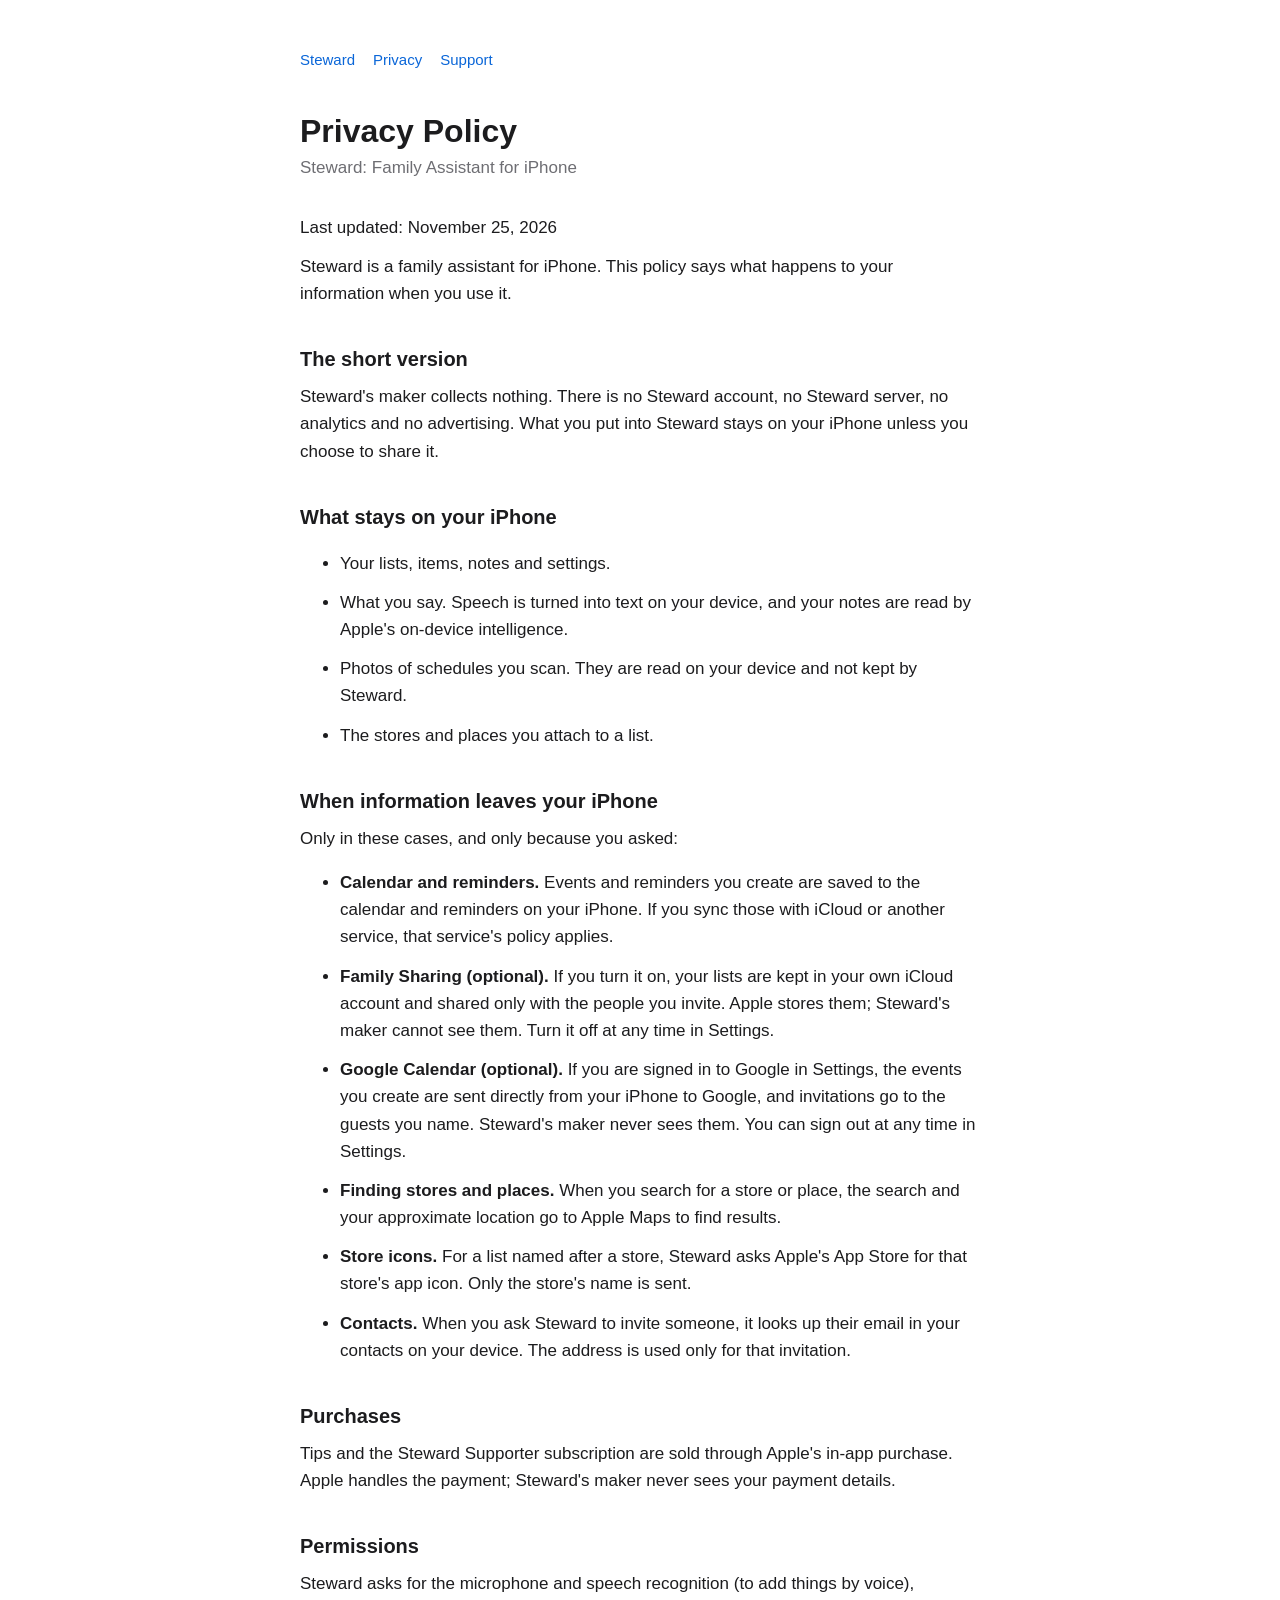
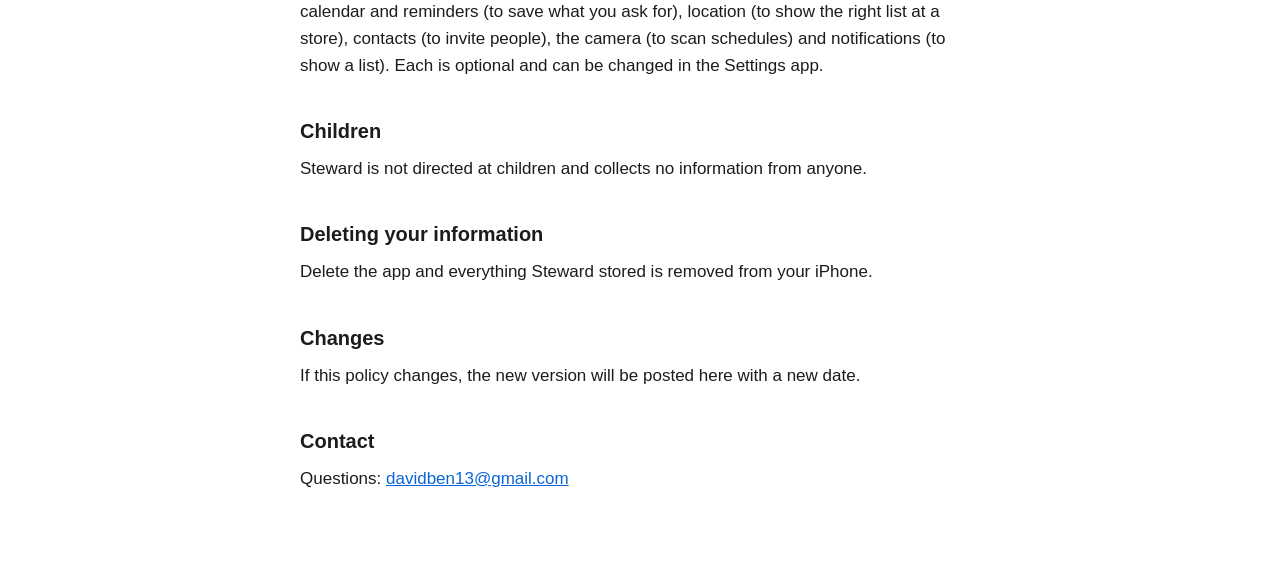
==== privacy.html @ b30ed945 "Steward: privacy policy and support pages" ====
<!DOCTYPE html><html lang="en"><head><meta charset="utf-8"><meta name="viewport" content="width=device-width, initial-scale=1"><link rel="stylesheet" href="style.css"><title>Steward Privacy Policy</title></head><body>
<nav><a href="./">Steward</a><a href="privacy.html">Privacy</a><a href="support.html">Support</a></nav>
<h1>Privacy Policy</h1>
<p class="sub">Steward: Family Assistant for iPhone</p>
<p>Last updated: November 25, 2026</p>
<p>Steward is a family assistant for iPhone. This policy says what happens to your information when you use it.</p>
<h2>The short version</h2>
<p>Steward's maker collects nothing. There is no Steward account, no Steward server, no analytics and no advertising. What you put into Steward stays on your iPhone unless you choose to share it.</p>
<h2>What stays on your iPhone</h2>
<ul>
<li>Your lists, items, notes and settings.</li>
<li>What you say. Speech is turned into text on your device, and your notes are read by Apple's on-device intelligence.</li>
<li>Photos of schedules you scan. They are read on your device and not kept by Steward.</li>
<li>The stores and places you attach to a list.</li>
</ul>
<h2>When information leaves your iPhone</h2>
<p>Only in these cases, and only because you asked:</p>
<ul>
<li><strong>Calendar and reminders.</strong> Events and reminders you create are saved to the calendar and reminders on your iPhone. If you sync those with iCloud or another service, that service's policy applies.</li>
<li><strong>Family Sharing (optional).</strong> If you turn it on, your lists are kept in your own iCloud account and shared only with the people you invite. Apple stores them; Steward's maker cannot see them. Turn it off at any time in Settings.</li>
<li><strong>Google Calendar (optional).</strong> If you are signed in to Google in Settings, the events you create are sent directly from your iPhone to Google, and invitations go to the guests you name. Steward's maker never sees them. You can sign out at any time in Settings.</li>
<li><strong>Finding stores and places.</strong> When you search for a store or place, the search and your approximate location go to Apple Maps to find results.</li>
<li><strong>Store icons.</strong> For a list named after a store, Steward asks Apple's App Store for that store's app icon. Only the store's name is sent.</li>
<li><strong>Contacts.</strong> When you ask Steward to invite someone, it looks up their email in your contacts on your device. The address is used only for that invitation.</li>
</ul>
<h2>Purchases</h2>
<p>Tips and the Steward Supporter subscription are sold through Apple's in-app purchase. Apple handles the payment; Steward's maker never sees your payment details.</p>
<h2>Permissions</h2>
<p>Steward asks for the microphone and speech recognition (to add things by voice), calendar and reminders (to save what you ask for), location (to show the right list at a store), contacts (to invite people), the camera (to scan schedules) and notifications (to show a list). Each is optional and can be changed in the Settings app.</p>
<h2>Children</h2>
<p>Steward is not directed at children and collects no information from anyone.</p>
<h2>Deleting your information</h2>
<p>Delete the app and everything Steward stored is removed from your iPhone.</p>
<h2>Changes</h2>
<p>If this policy changes, the new version will be posted here with a new date.</p>
<h2>Contact</h2>
<p>Questions: <a href="mailto:davidben13@gmail.com?subject=Steward%20privacy">davidben13@gmail.com</a></p>
</body></html>
---- style.css ----
:root { color-scheme: light dark; }
body { font: 17px/1.6 -apple-system, BlinkMacSystemFont, "Segoe UI", Roboto, sans-serif; max-width: 680px; margin: 0 auto; padding: 48px 22px 80px; color: #1c1c1e; background: #fff; }
h1 { font-size: 32px; line-height: 1.2; margin: 0 0 4px; }
h2 { font-size: 20px; margin: 36px 0 8px; }
p, li { margin: 0 0 12px; }
.sub { color: #6e6e73; margin-bottom: 32px; }
a { color: #0a66d8; }
nav { margin-bottom: 40px; font-size: 15px; }
nav a { margin-right: 18px; text-decoration: none; }
@media (prefers-color-scheme: dark) { body { background: #000; color: #f2f2f7; } .sub { color: #98989f; } a { color: #4da3ff; } }
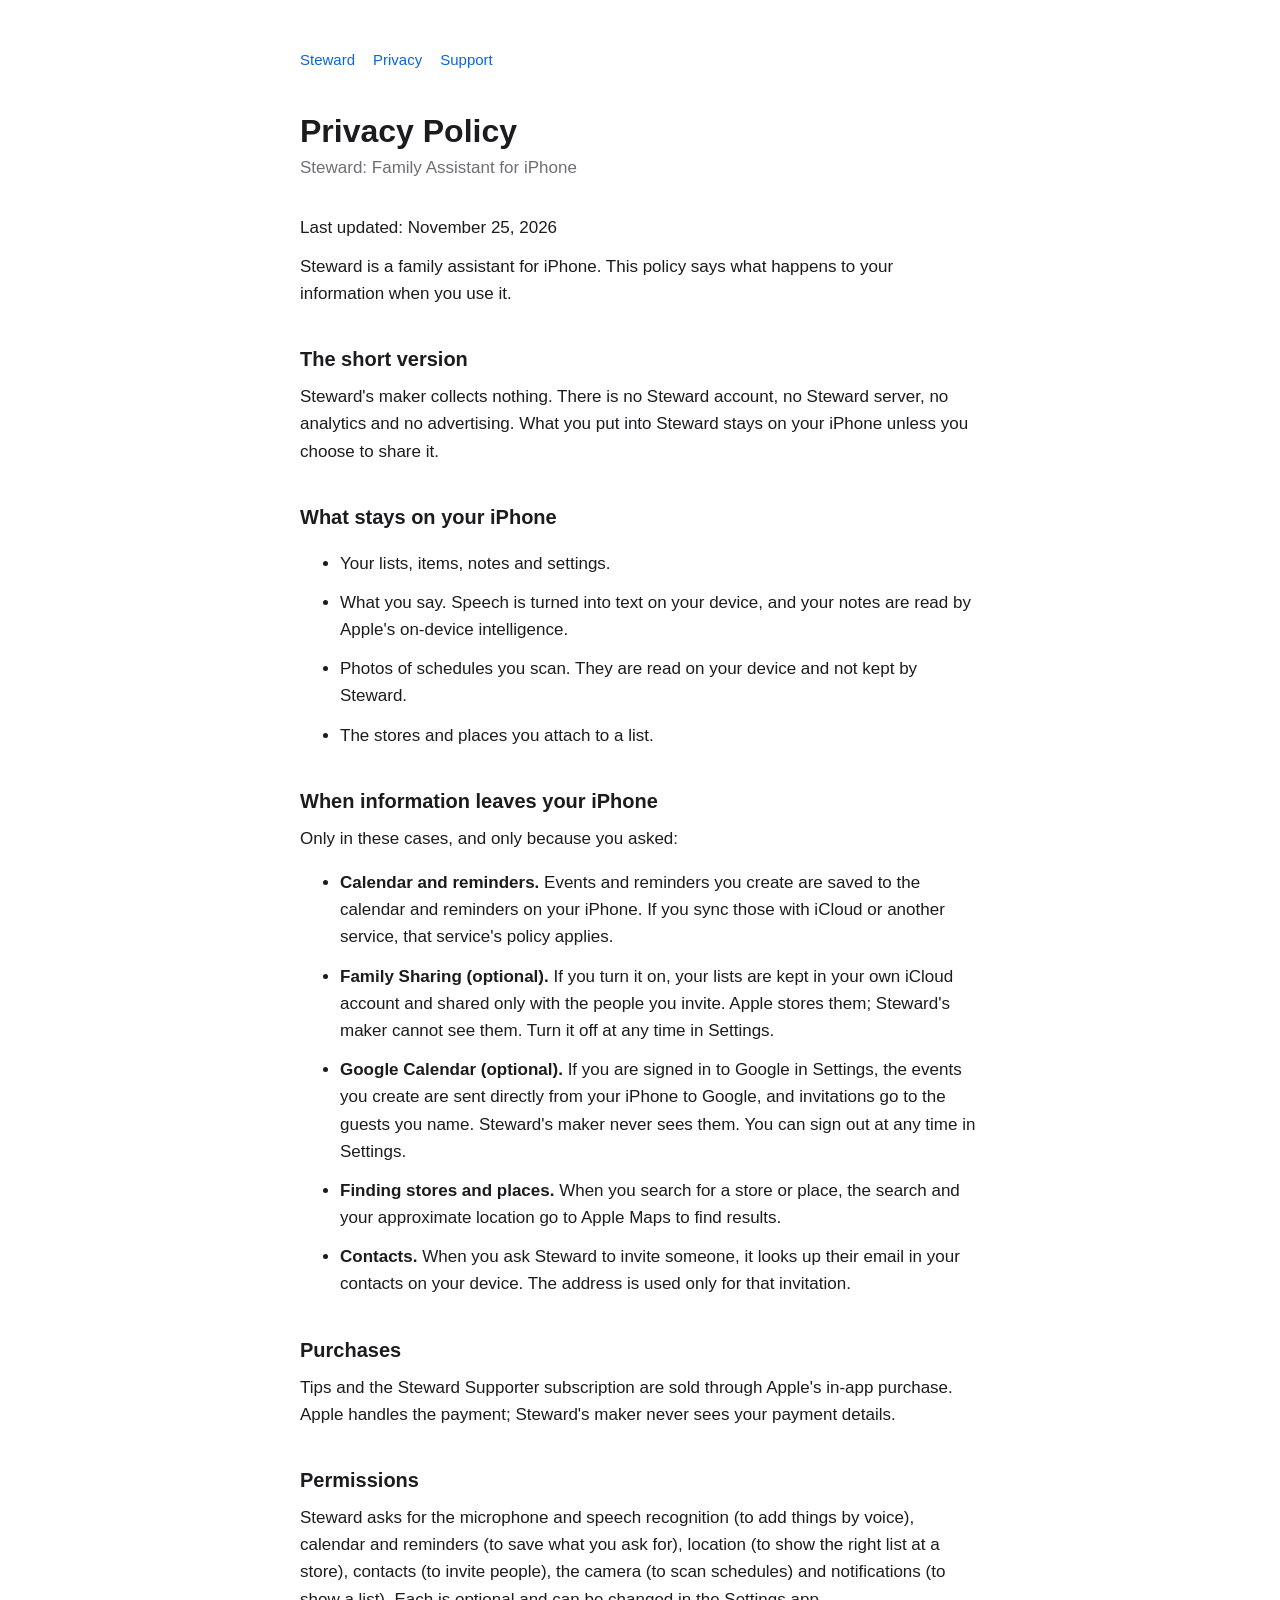
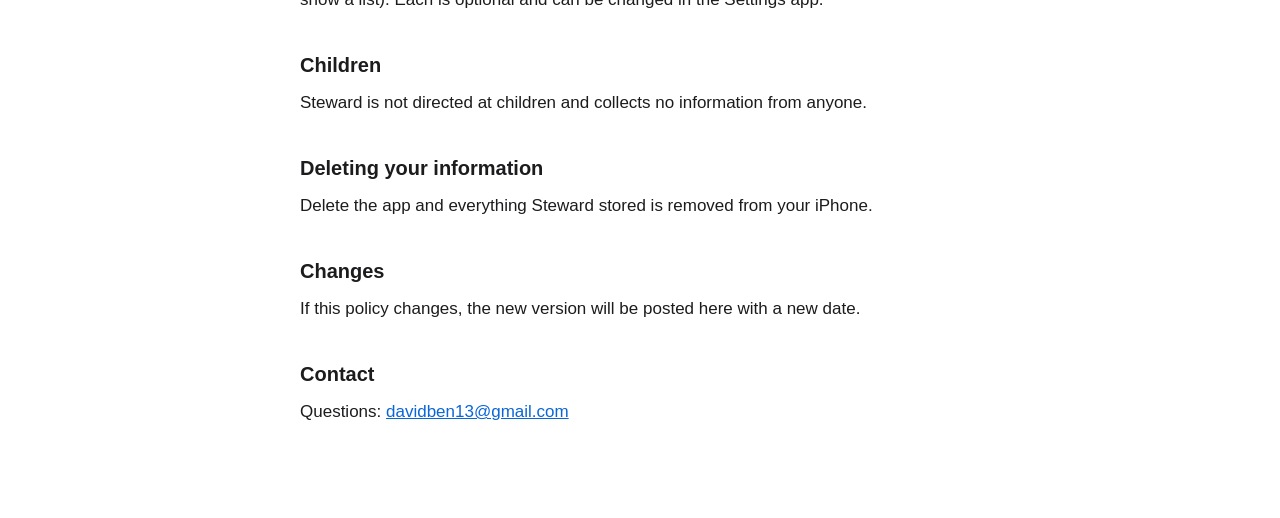
==== commit 9e6dc6e9: "Privacy policy: remove the store icons line" ====
--- a/privacy.html
+++ b/privacy.html
@@ -20,7 +20,6 @@
 <li><strong>Family Sharing (optional).</strong> If you turn it on, your lists are kept in your own iCloud account and shared only with the people you invite. Apple stores them; Steward's maker cannot see them. Turn it off at any time in Settings.</li>
 <li><strong>Google Calendar (optional).</strong> If you are signed in to Google in Settings, the events you create are sent directly from your iPhone to Google, and invitations go to the guests you name. Steward's maker never sees them. You can sign out at any time in Settings.</li>
 <li><strong>Finding stores and places.</strong> When you search for a store or place, the search and your approximate location go to Apple Maps to find results.</li>
-<li><strong>Store icons.</strong> For a list named after a store, Steward asks Apple's App Store for that store's app icon. Only the store's name is sent.</li>
 <li><strong>Contacts.</strong> When you ask Steward to invite someone, it looks up their email in your contacts on your device. The address is used only for that invitation.</li>
 </ul>
 <h2>Purchases</h2>
